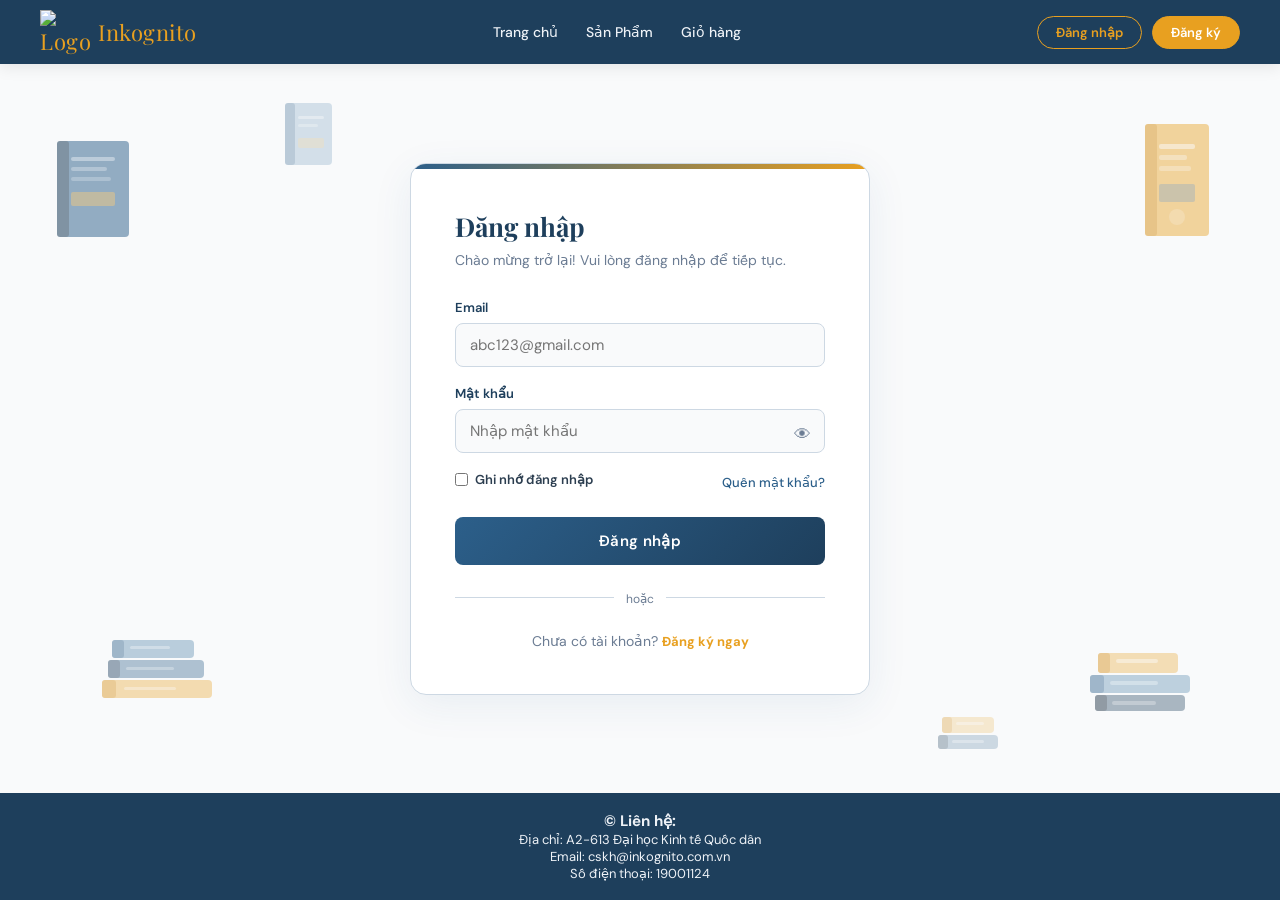
==== login/login.html @ 48ed446c "Tách file HTML, CSS, JS" ====
<!doctype html>
<html lang="vi-en">
  <head>
    <meta charset="UTF-8" />
    <meta name="viewport" content="width=device-width, initial-scale=1.0" />
    <title>Đăng nhập – Inkognito</title>
    <link
      href="https://fonts.googleapis.com/css2?family=Playfair+Display:ital,wght@0,500;0,700;1,500&family=DM+Sans:wght@300;400;500;600&display=swap"
      rel="stylesheet"
    />
    <link rel="stylesheet" href="login.css" />
    <link rel="icon" type="image/ico" href="favicon.ico" />
  </head>
  <body>
    <div id="toaster"></div>

    <nav>
      <a href="index.html" class="nav-logo">
        <img src="logo.ico" alt="Logo" width="50px" height="45px" />
        Inkognito
      </a>
      <div class="nav-links">
        <a href="index.html">Trang chủ</a>
        <a href="products.html">Sản Phẩm</a>
        <a href="cart.html">Giỏ hàng</a>
      </div>
      <div id="nav-auth-area">
        <!-- Hai nút riêng biệt -->
        <button id="nav-login-btn" onclick="showPanel('login')">
          Đăng nhập
        </button>
        <button id="nav-register-btn" onclick="showPanel('register')">
          Đăng ký
        </button>

        <div id="nav-user-info">
          <div class="avatar" id="nav-avatar">U</div>
          <span class="username" id="nav-username">User</span>
          <button id="btn-logout" onclick="logout()">Đăng xuất</button>
        </div>
      </div>
    </nav>

    <main>
      <!-- ── Book decorations ── -->

      <!-- Big book left -->
      <div class="book-deco bd-1">
        <svg
          width="90"
          height="110"
          viewBox="0 0 90 110"
          fill="none"
          xmlns="http://www.w3.org/2000/svg"
        >
          <rect
            x="10"
            y="4"
            width="68"
            height="96"
            rx="4"
            fill="#2c5f8a"
            opacity="0.9"
          />
          <rect x="6" y="4" width="12" height="96" rx="3" fill="#1e3f5c" />
          <rect
            x="20"
            y="20"
            width="44"
            height="4"
            rx="2"
            fill="white"
            opacity="0.4"
          />
          <rect
            x="20"
            y="30"
            width="36"
            height="4"
            rx="2"
            fill="white"
            opacity="0.3"
          />
          <rect
            x="20"
            y="40"
            width="40"
            height="4"
            rx="2"
            fill="white"
            opacity="0.25"
          />
          <rect
            x="20"
            y="55"
            width="44"
            height="14"
            rx="2"
            fill="#e8a020"
            opacity="0.5"
          />
        </svg>
      </div>

      <!-- Small stack bottom-left -->
      <div class="book-deco bd-2">
        <svg
          width="110"
          height="80"
          viewBox="0 0 110 80"
          fill="none"
          xmlns="http://www.w3.org/2000/svg"
        >
          <!-- bottom book -->
          <rect
            x="0"
            y="54"
            width="110"
            height="18"
            rx="4"
            fill="#e8a020"
            opacity="0.75"
          />
          <rect
            x="0"
            y="54"
            width="14"
            height="18"
            rx="3"
            fill="#d69018"
            opacity="0.9"
          />
          <!-- middle book -->
          <rect
            x="6"
            y="34"
            width="96"
            height="18"
            rx="4"
            fill="#2c5f8a"
            opacity="0.8"
          />
          <rect
            x="6"
            y="34"
            width="12"
            height="18"
            rx="3"
            fill="#1e3f5c"
            opacity="0.9"
          />
          <!-- top book -->
          <rect
            x="10"
            y="14"
            width="82"
            height="18"
            rx="4"
            fill="#4a80a8"
            opacity="0.8"
          />
          <rect
            x="10"
            y="14"
            width="12"
            height="18"
            rx="3"
            fill="#2c5f8a"
            opacity="0.9"
          />
          <!-- lines -->
          <rect
            x="28"
            y="20"
            width="40"
            height="3"
            rx="1.5"
            fill="white"
            opacity="0.35"
          />
          <rect
            x="24"
            y="41"
            width="48"
            height="3"
            rx="1.5"
            fill="white"
            opacity="0.3"
          />
          <rect
            x="22"
            y="61"
            width="52"
            height="3"
            rx="1.5"
            fill="white"
            opacity="0.35"
          />
        </svg>
      </div>

      <!-- Tall book right -->
      <div class="book-deco bd-3">
        <svg
          width="75"
          height="120"
          viewBox="0 0 75 120"
          fill="none"
          xmlns="http://www.w3.org/2000/svg"
        >
          <rect
            x="8"
            y="2"
            width="60"
            height="112"
            rx="4"
            fill="#e8a020"
            opacity="0.85"
          />
          <rect x="4" y="2" width="12" height="112" rx="3" fill="#d69018" />
          <rect
            x="18"
            y="22"
            width="36"
            height="5"
            rx="2"
            fill="white"
            opacity="0.5"
          />
          <rect
            x="18"
            y="33"
            width="28"
            height="5"
            rx="2"
            fill="white"
            opacity="0.35"
          />
          <rect
            x="18"
            y="44"
            width="32"
            height="5"
            rx="2"
            fill="white"
            opacity="0.3"
          />
          <rect
            x="18"
            y="62"
            width="36"
            height="18"
            rx="2"
            fill="#2c5f8a"
            opacity="0.4"
          />
          <circle cx="36" cy="95" r="8" fill="white" opacity="0.2" />
        </svg>
      </div>

      <!-- Stack bottom-right -->
      <div class="book-deco bd-4">
        <svg
          width="100"
          height="85"
          viewBox="0 0 100 85"
          fill="none"
          xmlns="http://www.w3.org/2000/svg"
        >
          <rect
            x="5"
            y="60"
            width="90"
            height="16"
            rx="4"
            fill="#1e3f5c"
            opacity="0.8"
          />
          <rect
            x="5"
            y="60"
            width="12"
            height="16"
            rx="3"
            fill="#0f2236"
            opacity="0.9"
          />
          <rect
            x="0"
            y="40"
            width="100"
            height="18"
            rx="4"
            fill="#4a80a8"
            opacity="0.75"
          />
          <rect
            x="0"
            y="40"
            width="14"
            height="18"
            rx="3"
            fill="#2c5f8a"
            opacity="0.9"
          />
          <rect
            x="8"
            y="18"
            width="80"
            height="20"
            rx="4"
            fill="#e8a020"
            opacity="0.7"
          />
          <rect x="8" y="18" width="12" height="20" rx="3" fill="#d69018" />
          <rect
            x="26"
            y="24"
            width="42"
            height="4"
            rx="2"
            fill="white"
            opacity="0.45"
          />
          <rect
            x="20"
            y="46"
            width="48"
            height="4"
            rx="2"
            fill="white"
            opacity="0.35"
          />
          <rect
            x="22"
            y="66"
            width="44"
            height="4"
            rx="2"
            fill="white"
            opacity="0.3"
          />
        </svg>
      </div>

      <!-- Small book top-center-left -->
      <div class="book-deco bd-5">
        <svg
          width="55"
          height="70"
          viewBox="0 0 55 70"
          fill="none"
          xmlns="http://www.w3.org/2000/svg"
        >
          <rect
            x="6"
            y="3"
            width="44"
            height="62"
            rx="4"
            fill="#4a80a8"
            opacity="0.7"
          />
          <rect x="3" y="3" width="10" height="62" rx="3" fill="#2c5f8a" />
          <rect
            x="16"
            y="16"
            width="26"
            height="3"
            rx="1.5"
            fill="white"
            opacity="0.4"
          />
          <rect
            x="16"
            y="24"
            width="20"
            height="3"
            rx="1.5"
            fill="white"
            opacity="0.3"
          />
          <rect
            x="16"
            y="38"
            width="26"
            height="10"
            rx="2"
            fill="#e8a020"
            opacity="0.4"
          />
        </svg>
      </div>

      <!-- Small book bottom-center-right -->
      <div class="book-deco bd-6">
        <svg
          width="60"
          height="50"
          viewBox="0 0 60 50"
          fill="none"
          xmlns="http://www.w3.org/2000/svg"
        >
          <rect
            x="0"
            y="28"
            width="60"
            height="14"
            rx="4"
            fill="#2c5f8a"
            opacity="0.7"
          />
          <rect x="0" y="28" width="10" height="14" rx="3" fill="#1e3f5c" />
          <rect
            x="4"
            y="10"
            width="52"
            height="16"
            rx="4"
            fill="#e8a020"
            opacity="0.65"
          />
          <rect x="4" y="10" width="10" height="16" rx="3" fill="#d69018" />
          <rect
            x="18"
            y="15"
            width="28"
            height="3"
            rx="1.5"
            fill="white"
            opacity="0.4"
          />
          <rect
            x="14"
            y="33"
            width="32"
            height="3"
            rx="1.5"
            fill="white"
            opacity="0.35"
          />
        </svg>
      </div>

      <!-- Sparkles -->
      <div
        class="sparkle"
        style="left: 15%; top: 30%; animation-delay: 0s"
      ></div>
      <div
        class="sparkle"
        style="
          left: 18%;
          bottom: 35%;
          animation-delay: 0.8s;
          width: 4px;
          height: 4px;
        "
      ></div>
      <div
        class="sparkle"
        style="right: 14%; top: 35%; animation-delay: 1.4s"
      ></div>
      <div
        class="sparkle"
        style="
          right: 18%;
          bottom: 40%;
          animation-delay: 2.2s;
          width: 5px;
          height: 5px;
        "
      ></div>
      <div
        class="sparkle"
        style="
          left: 30%;
          top: 15%;
          animation-delay: 0.5s;
          width: 4px;
          height: 4px;
          background: #2c5f8a;
        "
      ></div>
      <div
        class="sparkle"
        style="
          right: 28%;
          top: 20%;
          animation-delay: 1.7s;
          width: 5px;
          height: 5px;
          background: #2c5f8a;
        "
      ></div>

      <!-- Auth card -->
      <div class="auth-card">
        <div class="auth-inner">
          <div id="logged-in-card">
            <div class="user-avatar-big" id="card-avatar">U</div>
            <h3>Xin chào, <span id="card-username">Bạn</span>! 👋</h3>
            <p>
              Bạn đã đăng nhập thành công.<br />Khám phá kho sách đa dạng của
              chúng tôi nhé!
            </p>
            <a href="products.html" style="text-decoration: none">
              <button class="btn-primary">
                <span class="btn-text">Xem Sản Phẩm</span>
                <div class="btn-spinner"></div>
              </button>
            </a>
            <button class="btn-secondary" onclick="logout()">Đăng xuất</button>
          </div>

          <!-- LOGIN -->
          <div class="panel active" id="panel-login">
            <h2 class="auth-title">Đăng nhập</h2>
            <p class="auth-subtitle">
              Chào mừng trở lại! Vui lòng đăng nhập để tiếp tục.
            </p>

            <div class="lock-warning" id="lock-warning">
              🔒 Tài khoản bị tạm khoá do nhập sai quá nhiều lần. Vui lòng thử
              lại sau <strong id="lock-countdown">30</strong>s.
            </div>

            <div class="form-group">
              <label for="login-email">Email</label>
              <input
                type="email"
                id="login-email"
                placeholder="abc123@gmail.com"
                autocomplete="email"
              />
              <span class="field-error" id="err-login-email"></span>
            </div>

            <div class="form-group">
              <label for="login-pass">Mật khẩu</label>
              <input
                type="password"
                id="login-pass"
                placeholder="Nhập mật khẩu"
                autocomplete="current-password"
                onkeydown="if (event.key === 'Enter') doLogin();"
              />
              <span class="field-icon" onclick="togglePass('login-pass', this)"
                >👁</span
              >
              <span class="field-error" id="err-login-pass"></span>
            </div>

            <div class="row-between">
              <label class="checkbox-label">
                <input type="checkbox" id="remember-me" /> Ghi nhớ đăng nhập
              </label>
              <button class="link-btn" onclick="showPanel('forgot')">
                Quên mật khẩu?
              </button>
            </div>

            <button class="btn-primary" id="btn-login" onclick="doLogin()">
              <span class="btn-text">Đăng nhập</span>
              <div class="btn-spinner"></div>
            </button>

            <div class="divider"><span>hoặc</span></div>
            <div class="switch-text">
              Chưa có tài khoản?
              <button class="link-btn" onclick="showPanel('register')">
                <strong>Đăng ký ngay</strong>
              </button>
            </div>
          </div>

          <!-- REGISTER -->
          <div class="panel" id="panel-register">
            <h2 class="auth-title">Tạo tài khoản</h2>
            <p class="auth-subtitle">
              Đăng ký để mua sách và theo dõi đơn hàng của bạn.
            </p>

            <div class="form-group">
              <label for="reg-name">Họ và tên</label>
              <input
                type="text"
                id="reg-name"
                placeholder="Nguyễn Văn A"
                autocomplete="name"
              />
              <span class="field-error" id="err-reg-name"></span>
            </div>

            <div class="form-group">
              <label for="reg-email">Email</label>
              <input
                type="email"
                id="reg-email"
                placeholder="email@example.com"
                autocomplete="email"
              />
              <span class="field-error" id="err-reg-email"></span>
            </div>

            <div class="form-group">
              <label for="reg-pass">Mật khẩu</label>
              <input
                type="password"
                id="reg-pass"
                placeholder="Tối thiểu 6 ký tự"
                oninput="checkStrength(this.value)"
                autocomplete="new-password"
              />
              <span class="field-icon" onclick="togglePass('reg-pass', this)"
                >👁</span
              >
              <div id="strength-bar-wrap">
                <div class="strength-track">
                  <div class="strength-fill" id="strength-fill"></div>
                </div>
                <div class="strength-text" id="strength-text"></div>
              </div>
              <span class="field-error" id="err-reg-pass"></span>
            </div>

            <div class="form-group">
              <label for="reg-pass2">Xác nhận mật khẩu</label>
              <input
                type="password"
                id="reg-pass2"
                placeholder="Nhập lại mật khẩu"
                autocomplete="new-password"
                onkeydown="if (event.key === 'Enter') doRegister();"
              />
              <span class="field-icon" onclick="togglePass('reg-pass2', this)"
                >👁</span
              >
              <span class="field-error" id="err-reg-pass2"></span>
            </div>

            <button
              class="btn-primary"
              id="btn-register"
              onclick="doRegister()"
            >
              <span class="btn-text">Đăng ký</span>
              <div class="btn-spinner"></div>
            </button>

            <div class="divider"><span>hoặc</span></div>
            <div class="switch-text">
              Đã có tài khoản?
              <button class="link-btn" onclick="showPanel('login')">
                <strong>Đăng nhập</strong>
              </button>
            </div>
          </div>

          <!-- FORGOT -->
          <div class="panel" id="panel-forgot">
            <div class="back-row">
              <button class="back-btn" onclick="showPanel('login')">
                ← Quay lại đăng nhập
              </button>
            </div>
            <h2 class="auth-title">Quên mật khẩu?</h2>
            <p class="auth-subtitle">
              Nhập email của bạn, chúng tôi sẽ gửi hướng dẫn đặt lại mật khẩu.
            </p>

            <div class="form-group">
              <label for="forgot-email">Email</label>
              <input
                type="email"
                id="forgot-email"
                placeholder="email@example.com"
                onkeydown="if (event.key === 'Enter') doForgot();"
              />
              <span class="field-error" id="err-forgot-email"></span>
            </div>

            <button class="btn-primary" id="btn-forgot" onclick="doForgot()">
              <span class="btn-text">Gửi yêu cầu</span>
              <div class="btn-spinner"></div>
            </button>
          </div>

          <!-- FORGOT OK -->
          <div class="panel" id="panel-forgot-ok">
            <div class="success-box">
              <div class="success-icon">📧</div>
              <h3>Đã gửi email!</h3>
              <p>
                Chúng tôi đã gửi hướng dẫn đặt lại mật khẩu đến email của
                bạn.<br />Vui lòng kiểm tra hộp thư (kể cả thư mục Spam).
              </p>
            </div>
            <button
              class="btn-primary"
              style="margin-top: 28px"
              onclick="showPanel('login')"
            >
              <span class="btn-text">Quay lại đăng nhập</span>
              <div class="btn-spinner"></div>
            </button>
          </div>
        </div>
      </div>
    </main>

    <footer>
      <h3>© Liên hệ:</h3>
      Địa chỉ: A2-613 Đại học Kinh tế Quốc dân<br />
      Email: cskh@inkognito.com.vn<br />
      Số điện thoại: 19001124
    </footer>
    <script src="login.js"></script>
  </body>
</html>
---- login/login.css ----
:root {
  --blue: #2c5f8a;
  --blue-dark: #1e3f5c;
  --accent: #e8a020;
  --aside-bg: #eef2f7;
  --main-bg: #f9fafb;
  --border: #cdd8e3;
  --text: #2c3e50;
  --text-muted: #6b7c93;
  --radius: 8px;
  --radius-card: 16px;
  --red: #e74c3c;
  --green: #2ecc71;
  --shadow: 0 10px 40px rgba(44, 95, 138, 0.08);
  --trans: all 0.3s cubic-bezier(0.4, 0, 0.2, 1);
}

*,
*::before,
*::after {
  box-sizing: border-box;
  margin: 0;
  padding: 0;
}

body {
  font-family: "DM Sans", sans-serif;
  background: var(--main-bg);
  color: var(--text);
  min-height: 100vh;
  display: flex;
  flex-direction: column;
}

/* ─── Toaster ─── */
#toaster {
  position: fixed;
  top: 20px;
  right: 20px;
  z-index: 9999;
  display: flex;
  flex-direction: column;
  gap: 10px;
}
.toast {
  padding: 14px 20px;
  border-radius: var(--radius);
  font-size: 14px;
  font-weight: 500;
  color: #fff;
  min-width: 260px;
  max-width: 340px;
  box-shadow: 0 4px 20px rgba(0, 0, 0, 0.15);
  animation:
    slideIn 0.3s ease,
    fadeOut 0.4s ease 2.6s forwards;
}
.toast.success {
  background: var(--green);
}
.toast.error {
  background: var(--red);
}
.toast.info {
  background: var(--blue);
}
@keyframes slideIn {
  from {
    opacity: 0;
    transform: translateX(40px);
  }
  to {
    opacity: 1;
    transform: none;
  }
}
@keyframes fadeOut {
  to {
    opacity: 0;
    transform: translateX(40px);
  }
}

/* ─── Navbar ─── */
nav {
  background: var(--blue-dark);
  padding: 0 40px;
  height: 64px;
  display: flex;
  align-items: center;
  justify-content: space-between;
  box-shadow: 0 2px 16px rgba(0, 0, 0, 0.1);
}
.nav-logo {
  font-family: "Playfair Display", serif;
  color: var(--accent);
  font-size: 22px;
  letter-spacing: 0.5px;
  text-decoration: none;
  display: flex;
  align-items: center;
  gap: 8px;
}
.nav-links {
  display: flex;
  gap: 28px;
  align-items: center;
}
.nav-links a {
  color: var(--aside-bg);
  font-size: 14px;
  text-decoration: none;
  transition: var(--trans);
  font-weight: 500;
}
.nav-links a:hover {
  color: var(--accent);
}

#nav-auth-area {
  display: flex;
  align-items: center;
  gap: 10px;
}

/* Nút Đăng nhập (outline) */
#nav-login-btn {
  background: transparent;
  border: 1.5px solid var(--accent);
  color: var(--accent);
  padding: 7px 18px;
  border-radius: 20px;
  cursor: pointer;
  font-size: 13px;
  font-weight: 600;
  font-family: "DM Sans", sans-serif;
  transition: var(--trans);
}
#nav-login-btn:hover {
  background: var(--accent);
  color: #fff;
}

/* Nút Đăng ký (filled) */
#nav-register-btn {
  background: var(--accent);
  border: 1.5px solid var(--accent);
  color: #fff;
  padding: 7px 18px;
  border-radius: 20px;
  cursor: pointer;
  font-size: 13px;
  font-weight: 600;
  font-family: "DM Sans", sans-serif;
  transition: var(--trans);
}
#nav-register-btn:hover {
  background: #d69018;
  border-color: #d69018;
  box-shadow: 0 4px 12px rgba(232, 160, 32, 0.35);
}

#nav-user-info {
  display: none;
  align-items: center;
  gap: 10px;
  color: var(--aside-bg);
}
#nav-user-info .avatar {
  width: 34px;
  height: 34px;
  border-radius: 50%;
  background: var(--accent);
  display: flex;
  align-items: center;
  justify-content: center;
  font-weight: 700;
  color: #fff;
  font-size: 14px;
}
#nav-user-info .username {
  font-size: 14px;
}
#btn-logout {
  background: transparent;
  border: 1px solid var(--border);
  color: var(--aside-bg);
  padding: 6px 16px;
  border-radius: 20px;
  cursor: pointer;
  font-size: 13px;
  font-family: "DM Sans", sans-serif;
  transition: var(--trans);
}
#btn-logout:hover {
  background: rgba(255, 255, 255, 0.1);
  color: #fff;
}

/* ─── Main layout ─── */
main {
  flex: 1;
  display: flex;
  align-items: center;
  justify-content: center;
  padding: 48px 20px;
  position: relative;
  overflow: hidden;
}

/* ─── Floating book decorations ─── */
.book-deco {
  position: absolute;
  pointer-events: none;
  user-select: none;
  animation: floatBook 6s ease-in-out infinite;
}
.book-deco svg {
  display: block;
}

.bd-1 {
  left: 4%;
  top: 10%;
  animation-delay: 0s;
  opacity: 0.55;
}
.bd-2 {
  left: 8%;
  bottom: 12%;
  animation-delay: 1.2s;
  opacity: 0.45;
}
.bd-3 {
  right: 5%;
  top: 8%;
  animation-delay: 0.6s;
  opacity: 0.5;
}
.bd-4 {
  right: 7%;
  bottom: 10%;
  animation-delay: 1.8s;
  opacity: 0.45;
}
.bd-5 {
  left: 22%;
  top: 5%;
  animation-delay: 0.9s;
  opacity: 0.3;
}
.bd-6 {
  right: 22%;
  bottom: 5%;
  animation-delay: 2.1s;
  opacity: 0.3;
}

@keyframes floatBook {
  0%,
  100% {
    transform: translateY(0) rotate(var(--rot, 0deg));
  }
  50% {
    transform: translateY(-14px) rotate(var(--rot, 0deg));
  }
}
.bd-1 {
  --rot: -8deg;
}
.bd-2 {
  --rot: 6deg;
}
.bd-3 {
  --rot: 10deg;
}
.bd-4 {
  --rot: -5deg;
}
.bd-5 {
  --rot: -12deg;
}
.bd-6 {
  --rot: 7deg;
}

/* scattered tiny sparkles */
.sparkle {
  position: absolute;
  pointer-events: none;
  width: 6px;
  height: 6px;
  border-radius: 50%;
  background: var(--accent);
  opacity: 0;
  animation: twinkle 4s ease-in-out infinite;
}
@keyframes twinkle {
  0%,
  100% {
    opacity: 0;
    transform: scale(0.5);
  }
  50% {
    opacity: 0.6;
    transform: scale(1.2);
  }
}

/* ─── Card ─── */
.auth-card {
  background: #ffffff;
  border: 1px solid var(--border);
  border-radius: var(--radius-card);
  box-shadow: var(--shadow);
  width: 100%;
  max-width: 460px;
  overflow: hidden;
  position: relative;
  z-index: 1;
}
.auth-card::before {
  content: "";
  display: block;
  height: 5px;
  background: linear-gradient(90deg, var(--blue), var(--accent));
}
.auth-inner {
  padding: 40px 44px 44px;
}

/* ─── Panel switching ─── */
.panel {
  display: none;
  animation: panelIn 0.35s ease;
}
.panel.active {
  display: block;
}
@keyframes panelIn {
  from {
    opacity: 0;
    transform: translateY(12px);
  }
  to {
    opacity: 1;
    transform: none;
  }
}

/* ─── Typography ─── */
.auth-title {
  font-family: "Playfair Display", serif;
  font-size: 26px;
  color: var(--blue-dark);
  margin-bottom: 6px;
}
.auth-subtitle {
  font-size: 14px;
  color: var(--text-muted);
  margin-bottom: 28px;
  line-height: 1.5;
}

/* ─── Form elements ─── */
.form-group {
  margin-bottom: 18px;
  position: relative;
}
label {
  display: block;
  font-size: 13px;
  font-weight: 600;
  color: var(--blue-dark);
  margin-bottom: 7px;
}

/* ── Expanding input ── */
input[type="text"],
input[type="email"],
input[type="password"] {
  width: 100%;
  padding: 11px 42px 11px 14px;
  border: 1.5px solid var(--border);
  border-radius: var(--radius);
  background: var(--main-bg);
  font-size: 15px;
  font-family: "DM Sans", sans-serif;
  color: var(--text);
  outline: none;
  /* transition for expanding effect */
  transition:
    border-color 0.3s ease,
    background 0.3s ease,
    box-shadow 0.3s ease,
    padding 0.25s ease,
    transform 0.25s ease;
  transform-origin: left center;
}
input:focus {
  border-color: var(--blue);
  background: #ffffff;
  box-shadow:
    0 0 0 4px rgba(44, 95, 138, 0.13),
    0 2px 12px rgba(44, 95, 138, 0.1);
  padding-top: 14px;
  padding-bottom: 14px;
  transform: scaleX(1.012);
}
input.error {
  border-color: var(--red);
  background: #fdf2f2;
}

.field-icon {
  position: absolute;
  right: 14px;
  top: 38px;
  cursor: pointer;
  color: var(--text-muted);
  font-size: 17px;
  user-select: none;
  transition: var(--trans);
}
.field-icon:hover {
  color: var(--blue);
}
.field-error {
  font-size: 12px;
  color: var(--red);
  margin-top: 5px;
  display: none;
}
.field-error.show {
  display: block;
}

/* password strength */
#strength-bar-wrap {
  margin-top: 8px;
  display: none;
}
#strength-bar-wrap.show {
  display: block;
}
.strength-track {
  height: 4px;
  border-radius: 4px;
  background: var(--border);
  overflow: hidden;
}
.strength-fill {
  height: 100%;
  border-radius: 4px;
  width: 0;
  transition:
    width 0.4s ease,
    background 0.4s ease;
}
.strength-text {
  font-size: 11px;
  margin-top: 4px;
  font-weight: 500;
}

/* row */
.row-between {
  display: flex;
  align-items: center;
  justify-content: space-between;
  margin-bottom: 22px;
}
.checkbox-label {
  display: flex;
  align-items: center;
  gap: 7px;
  font-size: 13px;
  color: var(--text);
  cursor: pointer;
}
.checkbox-label input {
  width: auto;
  accent-color: var(--blue);
  cursor: pointer;
}
.link-btn {
  background: none;
  border: none;
  color: var(--blue);
  font-size: 13px;
  cursor: pointer;
  font-weight: 500;
  font-family: "DM Sans", sans-serif;
}
.link-btn:hover {
  color: var(--blue-dark);
  text-decoration: underline;
}

/* submit button */
.btn-primary {
  width: 100%;
  padding: 14px;
  background: linear-gradient(135deg, var(--blue), var(--blue-dark));
  color: #fff;
  border: none;
  border-radius: var(--radius);
  font-size: 15px;
  font-weight: 600;
  font-family: "DM Sans", sans-serif;
  cursor: pointer;
  transition: var(--trans);
  letter-spacing: 0.3px;
  position: relative;
  overflow: hidden;
}
.btn-primary:hover {
  transform: translateY(-1px);
  box-shadow: 0 6px 20px rgba(30, 63, 92, 0.35);
}
.btn-primary:active {
  transform: translateY(0);
}
.btn-primary:disabled {
  opacity: 0.7;
  cursor: not-allowed;
  transform: none;
}
.btn-spinner {
  display: none;
  width: 18px;
  height: 18px;
  border: 2px solid rgba(255, 255, 255, 0.4);
  border-top-color: #fff;
  border-radius: 50%;
  animation: spin 0.6s linear infinite;
  margin: 0 auto;
}
.btn-primary.loading .btn-text {
  display: none;
}
.btn-primary.loading .btn-spinner {
  display: block;
}
@keyframes spin {
  to {
    transform: rotate(360deg);
  }
}

/* divider */
.divider {
  text-align: center;
  margin: 22px 0;
  position: relative;
}
.divider::before {
  content: "";
  position: absolute;
  top: 50%;
  left: 0;
  right: 0;
  height: 1px;
  background: var(--border);
}
.divider span {
  background: #ffffff;
  position: relative;
  padding: 0 12px;
  font-size: 12px;
  color: var(--text-muted);
}

.switch-text {
  text-align: center;
  font-size: 14px;
  color: var(--text-muted);
  margin-top: 24px;
}
.switch-text button {
  color: var(--accent);
  font-weight: 600;
}
.switch-text button:hover {
  color: #d69018;
}

/* forgot */
.back-row {
  margin-bottom: 20px;
}
.back-btn {
  background: none;
  border: none;
  color: var(--text-muted);
  font-size: 13px;
  cursor: pointer;
  display: flex;
  align-items: center;
  gap: 6px;
  font-family: "DM Sans", sans-serif;
  transition: var(--trans);
}
.back-btn:hover {
  color: var(--blue);
}

/* success */
.success-box {
  text-align: center;
  padding: 20px 0;
}
.success-icon {
  font-size: 52px;
  margin-bottom: 16px;
}
.success-box h3 {
  font-family: "Playfair Display", serif;
  font-size: 22px;
  color: var(--blue-dark);
  margin-bottom: 10px;
}
.success-box p {
  font-size: 14px;
  color: var(--text-muted);
  line-height: 1.7;
}

/* logged-in */
#logged-in-card {
  display: none;
  text-align: center;
  padding: 20px 0;
}
.user-avatar-big {
  width: 72px;
  height: 72px;
  border-radius: 50%;
  background: linear-gradient(135deg, var(--blue), var(--accent));
  display: flex;
  align-items: center;
  justify-content: center;
  font-size: 28px;
  font-weight: 700;
  color: #fff;
  margin: 0 auto 16px;
}
#logged-in-card h3 {
  font-family: "Playfair Display", serif;
  font-size: 22px;
  color: var(--blue-dark);
  margin-bottom: 8px;
}
#logged-in-card p {
  font-size: 14px;
  color: var(--text-muted);
  margin-bottom: 28px;
}
.btn-secondary {
  width: 100%;
  padding: 13px;
  background: transparent;
  border: 1.5px solid var(--blue);
  color: var(--blue);
  border-radius: var(--radius);
  font-size: 15px;
  font-weight: 600;
  font-family: "DM Sans", sans-serif;
  cursor: pointer;
  transition: var(--trans);
  margin-top: 12px;
}
.btn-secondary:hover {
  background: var(--blue);
  color: #fff;
}

/* lock */
.lock-warning {
  display: none;
  background: #fdf2f2;
  border: 1px solid var(--red);
  border-radius: var(--radius);
  padding: 12px 14px;
  font-size: 13px;
  color: var(--red);
  margin-bottom: 16px;
  align-items: flex-start;
  gap: 8px;
}
.lock-warning.show {
  display: flex;
}

/* ─── Footer ─── */
footer {
  background: var(--blue-dark);
  color: var(--aside-bg);
  text-align: center;
  padding: 18px;
  font-size: 13px;
}
footer span {
  color: var(--accent);
  font-weight: 600;
}

/* ─── Responsive ─── */
@media (max-width: 520px) {
  .auth-inner {
    padding: 28px 24px 36px;
  }
  nav {
    padding: 0 16px;
  }
  .nav-links {
    display: none;
  }
  .bd-1,
  .bd-2,
  .bd-3,
  .bd-4,
  .bd-5,
  .bd-6 {
    display: none;
  }
}
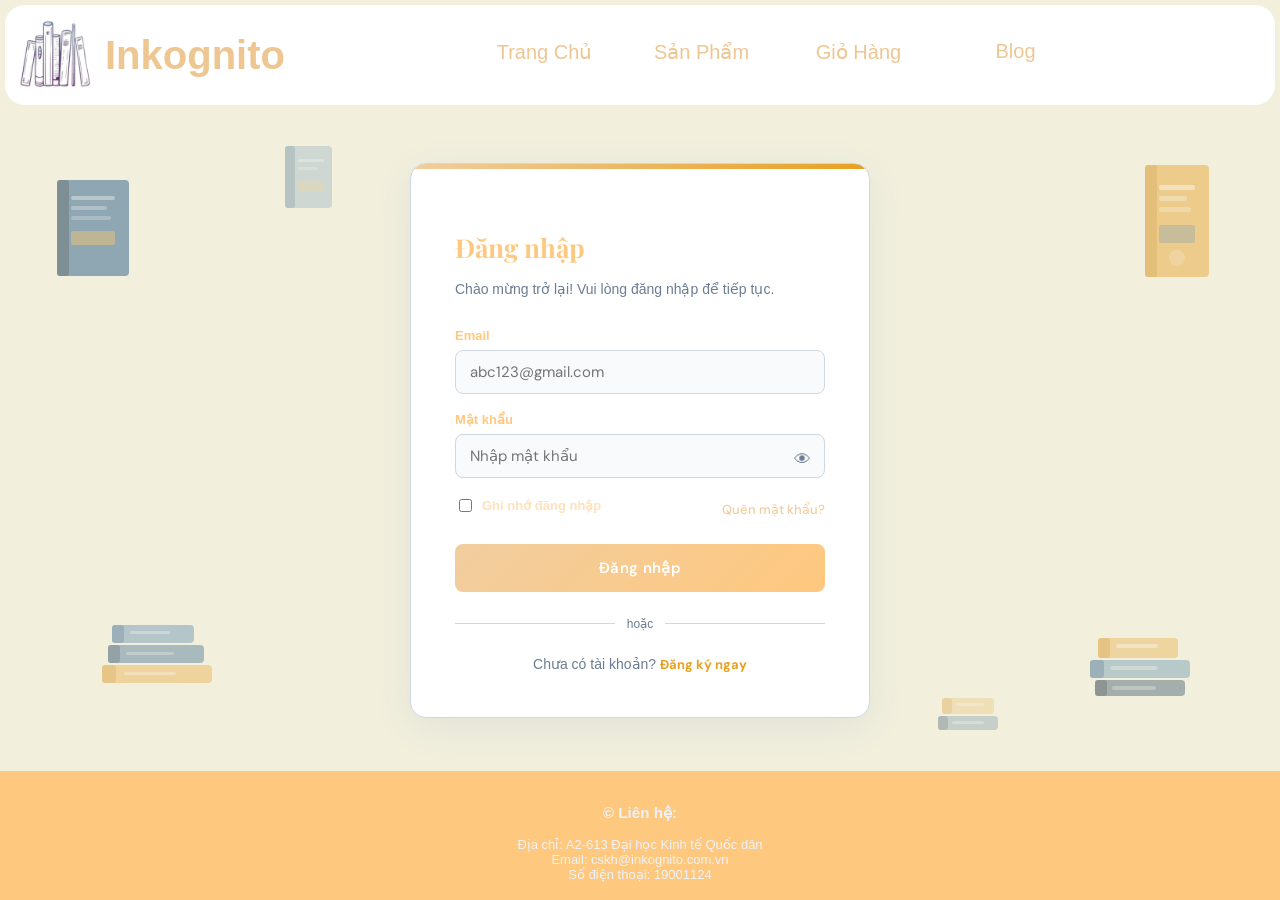
==== commit c33552db: "tu tu chua xong" ====
--- a/login/login.html
+++ b/login/login.html
@@ -8,39 +8,26 @@
       href="https://fonts.googleapis.com/css2?family=Playfair+Display:ital,wght@0,500;0,700;1,500&family=DM+Sans:wght@300;400;500;600&display=swap"
       rel="stylesheet"
     />
-    <link rel="stylesheet" href="login.css" />
-    <link rel="icon" type="image/ico" href="favicon.ico" />
+
+    <link rel="stylesheet" href="../style/login.css" />
+       <link rel="stylesheet" href="../style/style.css">
+    <link rel="icon" type="image/ico" href="../img/favicon.ico" />
   </head>
+
   <body>
+      <header>
+       <div id="icon-header" class="header-inline">
+              <img src="../img/logo.ico" alt="Logo" width="100px">
+              <h1>Inkognito</h1>
+       </div>
+       <nav id="nav-header">
+              <a href="../Home/home.html"><p>Trang Chủ</p></a>
+              <a href="../Sanpham/sanpham.html"><p>Sản Phẩm</p></a>
+              <a href="../Giohang/index.html"><p>Giỏ Hàng</p></a>
+              <a href="#"><p>Blog</p></a>
+       </nav>
+</header>
     <div id="toaster"></div>
-
-    <nav>
-      <a href="index.html" class="nav-logo">
-        <img src="logo.ico" alt="Logo" width="50px" height="45px" />
-        Inkognito
-      </a>
-      <div class="nav-links">
-        <a href="index.html">Trang chủ</a>
-        <a href="products.html">Sản Phẩm</a>
-        <a href="cart.html">Giỏ hàng</a>
-      </div>
-      <div id="nav-auth-area">
-        <!-- Hai nút riêng biệt -->
-        <button id="nav-login-btn" onclick="showPanel('login')">
-          Đăng nhập
-        </button>
-        <button id="nav-register-btn" onclick="showPanel('register')">
-          Đăng ký
-        </button>
-
-        <div id="nav-user-info">
-          <div class="avatar" id="nav-avatar">U</div>
-          <span class="username" id="nav-username">User</span>
-          <button id="btn-logout" onclick="logout()">Đăng xuất</button>
-        </div>
-      </div>
-    </nav>
-
     <main>
       <!-- ── Book decorations ── -->
 
@@ -715,6 +702,6 @@
       Email: cskh@inkognito.com.vn<br />
       Số điện thoại: 19001124
     </footer>
-    <script src="login.js"></script>
+    <script src="../js/login.js"></script>
   </body>
-</html>
+</html>
--- a/style/login.css
+++ b/style/login.css
@@ -0,0 +1,601 @@
+:root {
+  --blue: #f1cd9e;
+  --blue-dark: #ffc87f;
+  --accent: #e8a020;
+  --aside-bg: #eef2f7;
+  --main-bg: #f9fafb;
+  --border: #cdd8e3;
+  --text: #ffe1ba;
+  --text-muted: #6b7c93;
+  --radius: 8px;
+  --radius-card: 16px;
+  --red: #e74c3c;
+  --green: #2ecc71;
+  --shadow: 0 10px 40px rgba(44, 95, 138, 0.08);
+  --trans: all 0.3s cubic-bezier(0.4, 0, 0.2, 1);
+}
+
+*,
+*::before,
+*::after {
+  box-sizing: border-box;
+  padding: 0;
+}
+
+/* ─── Toaster ─── */
+#toaster {
+  position: fixed;
+  top: 20px;
+  right: 20px;
+  z-index: 9999;
+  display: flex;
+  flex-direction: column;
+  gap: 10px;
+}
+.toast {
+  padding: 14px 20px;
+  border-radius: var(--radius);
+  font-size: 14px;
+  font-weight: 500;
+  color: #fff;
+  min-width: 260px;
+  max-width: 340px;
+  box-shadow: 0 4px 20px rgba(0, 0, 0, 0.15);
+  animation:
+    slideIn 0.3s ease,
+    fadeOut 0.4s ease 2.6s forwards;
+}
+.toast.success {
+  background: var(--green);
+}
+.toast.error {
+  background: var(--red);
+}
+.toast.info {
+  background: var(--blue);
+}
+@keyframes slideIn {
+  from {
+    opacity: 0;
+    transform: translateX(40px);
+  }
+  to {
+    opacity: 1;
+    transform: none;
+  }
+}
+@keyframes fadeOut {
+  to {
+    opacity: 0;
+    transform: translateX(40px);
+  }
+}
+
+/* ─── Main layout ─── */
+main {
+  flex: 1;
+  display: flex;
+  align-items: center;
+  justify-content: center;
+  padding: 48px 20px;
+  position: relative;
+  overflow: hidden;
+}
+
+/* ─── Floating book decorations ─── */
+.book-deco {
+  position: absolute;
+  pointer-events: none;
+  user-select: none;
+  animation: floatBook 6s ease-in-out infinite;
+}
+.book-deco svg {
+  display: block;
+}
+
+.bd-1 {
+  left: 4%;
+  top: 10%;
+  animation-delay: 0s;
+  opacity: 0.55;
+}
+.bd-2 {
+  left: 8%;
+  bottom: 12%;
+  animation-delay: 1.2s;
+  opacity: 0.45;
+}
+.bd-3 {
+  right: 5%;
+  top: 8%;
+  animation-delay: 0.6s;
+  opacity: 0.5;
+}
+.bd-4 {
+  right: 7%;
+  bottom: 10%;
+  animation-delay: 1.8s;
+  opacity: 0.45;
+}
+.bd-5 {
+  left: 22%;
+  top: 5%;
+  animation-delay: 0.9s;
+  opacity: 0.3;
+}
+.bd-6 {
+  right: 22%;
+  bottom: 5%;
+  animation-delay: 2.1s;
+  opacity: 0.3;
+}
+
+@keyframes floatBook {
+  0%,
+  100% {
+    transform: translateY(0) rotate(var(--rot, 0deg));
+  }
+  50% {
+    transform: translateY(-14px) rotate(var(--rot, 0deg));
+  }
+}
+.bd-1 {
+  --rot: -8deg;
+}
+.bd-2 {
+  --rot: 6deg;
+}
+.bd-3 {
+  --rot: 10deg;
+}
+.bd-4 {
+  --rot: -5deg;
+}
+.bd-5 {
+  --rot: -12deg;
+}
+.bd-6 {
+  --rot: 7deg;
+}
+
+/* scattered tiny sparkles */
+.sparkle {
+  position: absolute;
+  pointer-events: none;
+  width: 6px;
+  height: 6px;
+  border-radius: 50%;
+  background: var(--accent);
+  opacity: 0;
+  animation: twinkle 4s ease-in-out infinite;
+}
+@keyframes twinkle {
+  0%,
+  100% {
+    opacity: 0;
+    transform: scale(0.5);
+  }
+  50% {
+    opacity: 0.6;
+    transform: scale(1.2);
+  }
+}
+
+/* ─── Card ─── */
+.auth-card {
+  background: #ffffff;
+  border: 1px solid var(--border);
+  border-radius: var(--radius-card);
+  box-shadow: var(--shadow);
+  width: 100%;
+  max-width: 460px;
+  overflow: hidden;
+  position: relative;
+  z-index: 1;
+}
+.auth-card::before {
+  content: "";
+  display: block;
+  height: 5px;
+  background: linear-gradient(90deg, var(--blue), var(--accent));
+}
+.auth-inner {
+  padding: 40px 44px 44px;
+}
+
+/* ─── Panel switching ─── */
+.panel {
+  display: none;
+  animation: panelIn 0.35s ease;
+}
+.panel.active {
+  display: block;
+}
+@keyframes panelIn {
+  from {
+    opacity: 0;
+    transform: translateY(12px);
+  }
+  to {
+    opacity: 1;
+    transform: none;
+  }
+}
+
+/* ─── Typography ─── */
+.auth-title {
+  font-family: "Playfair Display", serif;
+  font-size: 26px;
+  color: var(--blue-dark);
+  margin-bottom: 6px;
+}
+.auth-subtitle {
+  font-size: 14px;
+  color: var(--text-muted);
+  margin-bottom: 28px;
+  line-height: 1.5;
+}
+
+/* ─── Form elements ─── */
+.form-group {
+  margin-bottom: 18px;
+  position: relative;
+}
+label {
+  display: block;
+  font-size: 13px;
+  font-weight: 600;
+  color: var(--blue-dark);
+  margin-bottom: 7px;
+}
+
+/* ── Expanding input ── */
+input[type="text"],
+input[type="email"],
+input[type="password"] {
+  width: 100%;
+  padding: 11px 42px 11px 14px;
+  border: 1.5px solid var(--border);
+  border-radius: var(--radius);
+  background: var(--main-bg);
+  font-size: 15px;
+  font-family: "DM Sans", sans-serif;
+  color: var(--text);
+  outline: none;
+  /* transition for expanding effect */
+  transition:
+    border-color 0.3s ease,
+    background 0.3s ease,
+    box-shadow 0.3s ease,
+    padding 0.25s ease,
+    transform 0.25s ease;
+  transform-origin: left center;
+}
+input:focus {
+  border-color: var(--blue);
+  background: #ffffff;
+  box-shadow:
+    0 0 0 4px rgba(44, 95, 138, 0.13),
+    0 2px 12px rgba(44, 95, 138, 0.1);
+  padding-top: 14px;
+  padding-bottom: 14px;
+  transform: scaleX(1.012);
+}
+input.error {
+  border-color: var(--red);
+  background: #fdf2f2;
+}
+
+.field-icon {
+  position: absolute;
+  right: 14px;
+  top: 38px;
+  cursor: pointer;
+  color: var(--text-muted);
+  font-size: 17px;
+  user-select: none;
+  transition: var(--trans);
+}
+.field-icon:hover {
+  color: var(--blue);
+}
+.field-error {
+  font-size: 12px;
+  color: var(--red);
+  margin-top: 5px;
+  display: none;
+}
+.field-error.show {
+  display: block;
+}
+
+/* password strength */
+#strength-bar-wrap {
+  margin-top: 8px;
+  display: none;
+}
+#strength-bar-wrap.show {
+  display: block;
+}
+.strength-track {
+  height: 4px;
+  border-radius: 4px;
+  background: var(--border);
+  overflow: hidden;
+}
+.strength-fill {
+  height: 100%;
+  border-radius: 4px;
+  width: 0;
+  transition:
+    width 0.4s ease,
+    background 0.4s ease;
+}
+.strength-text {
+  font-size: 11px;
+  margin-top: 4px;
+  font-weight: 500;
+}
+
+/* row */
+.row-between {
+  display: flex;
+  align-items: center;
+  justify-content: space-between;
+  margin-bottom: 22px;
+}
+.checkbox-label {
+  display: flex;
+  align-items: center;
+  gap: 7px;
+  font-size: 13px;
+  color: var(--text);
+  cursor: pointer;
+}
+.checkbox-label input {
+  width: auto;
+  accent-color: var(--blue);
+  cursor: pointer;
+}
+.link-btn {
+  background: none;
+  border: none;
+  color: var(--blue);
+  font-size: 13px;
+  cursor: pointer;
+  font-weight: 500;
+  font-family: "DM Sans", sans-serif;
+}
+.link-btn:hover {
+  color: var(--blue-dark);
+  text-decoration: underline;
+}
+
+/* submit button */
+.btn-primary {
+  width: 100%;
+  padding: 14px;
+  background: linear-gradient(135deg, var(--blue), var(--blue-dark));
+  color: #fff;
+  border: none;
+  border-radius: var(--radius);
+  font-size: 15px;
+  font-weight: 600;
+  font-family: "DM Sans", sans-serif;
+  cursor: pointer;
+  transition: var(--trans);
+  letter-spacing: 0.3px;
+  position: relative;
+  overflow: hidden;
+}
+.btn-primary:hover {
+  transform: translateY(-1px);
+  box-shadow: 0 6px 20px rgba(30, 63, 92, 0.35);
+}
+.btn-primary:active {
+  transform: translateY(0);
+}
+.btn-primary:disabled {
+  opacity: 0.7;
+  cursor: not-allowed;
+  transform: none;
+}
+.btn-spinner {
+  display: none;
+  width: 18px;
+  height: 18px;
+  border: 2px solid rgba(255, 255, 255, 0.4);
+  border-top-color: #fff;
+  border-radius: 50%;
+  animation: spin 0.6s linear infinite;
+  margin: 0 auto;
+}
+.btn-primary.loading .btn-text {
+  display: none;
+}
+.btn-primary.loading .btn-spinner {
+  display: block;
+}
+@keyframes spin {
+  to {
+    transform: rotate(360deg);
+  }
+}
+
+/* divider */
+.divider {
+  text-align: center;
+  margin: 22px 0;
+  position: relative;
+}
+.divider::before {
+  content: "";
+  position: absolute;
+  top: 50%;
+  left: 0;
+  right: 0;
+  height: 1px;
+  background: var(--border);
+}
+.divider span {
+  background: #ffffff;
+  position: relative;
+  padding: 0 12px;
+  font-size: 12px;
+  color: var(--text-muted);
+}
+
+.switch-text {
+  text-align: center;
+  font-size: 14px;
+  color: var(--text-muted);
+  margin-top: 24px;
+}
+.switch-text button {
+  color: var(--accent);
+  font-weight: 600;
+}
+.switch-text button:hover {
+  color: #d69018;
+}
+
+/* forgot */
+.back-row {
+  margin-bottom: 20px;
+}
+.back-btn {
+  background: none;
+  border: none;
+  color: var(--text-muted);
+  font-size: 13px;
+  cursor: pointer;
+  display: flex;
+  align-items: center;
+  gap: 6px;
+  font-family: "DM Sans", sans-serif;
+  transition: var(--trans);
+}
+.back-btn:hover {
+  color: var(--blue);
+}
+
+/* success */
+.success-box {
+  text-align: center;
+  padding: 20px 0;
+}
+.success-icon {
+  font-size: 52px;
+  margin-bottom: 16px;
+}
+.success-box h3 {
+  font-family: "Playfair Display", serif;
+  font-size: 22px;
+  color: var(--blue-dark);
+  margin-bottom: 10px;
+}
+.success-box p {
+  font-size: 14px;
+  color: var(--text-muted);
+  line-height: 1.7;
+}
+
+/* logged-in */
+#logged-in-card {
+  display: none;
+  text-align: center;
+  padding: 20px 0;
+}
+.user-avatar-big {
+  width: 72px;
+  height: 72px;
+  border-radius: 50%;
+  background: linear-gradient(135deg, var(--blue), var(--accent));
+  display: flex;
+  align-items: center;
+  justify-content: center;
+  font-size: 28px;
+  font-weight: 700;
+  color: #fff;
+  margin: 0 auto 16px;
+}
+#logged-in-card h3 {
+  font-family: "Playfair Display", serif;
+  font-size: 22px;
+  color: var(--blue-dark);
+  margin-bottom: 8px;
+}
+#logged-in-card p {
+  font-size: 14px;
+  color: var(--text-muted);
+  margin-bottom: 28px;
+}
+.btn-secondary {
+  width: 100%;
+  padding: 13px;
+  background: transparent;
+  border: 1.5px solid var(--blue);
+  color: var(--blue);
+  border-radius: var(--radius);
+  font-size: 15px;
+  font-weight: 600;
+  font-family: "DM Sans", sans-serif;
+  cursor: pointer;
+  transition: var(--trans);
+  margin-top: 12px;
+}
+.btn-secondary:hover {
+  background: var(--blue);
+  color: #fff;
+}
+
+/* lock */
+.lock-warning {
+  display: none;
+  background: #fdf2f2;
+  border: 1px solid var(--red);
+  border-radius: var(--radius);
+  padding: 12px 14px;
+  font-size: 13px;
+  color: var(--red);
+  margin-bottom: 16px;
+  align-items: flex-start;
+  gap: 8px;
+}
+.lock-warning.show {
+  display: flex;
+}
+
+/* ─── Footer ─── */
+footer {
+  background: var(--blue-dark);
+  color: var(--aside-bg);
+  text-align: center;
+  padding: 18px;
+  font-size: 13px;
+}
+footer span {
+  color: var(--accent);
+  font-weight: 600;
+}
+
+/* ─── Responsive ─── */
+@media (max-width: 520px) {
+  .auth-inner {
+    padding: 28px 24px 36px;
+  }
+  nav {
+    padding: 0 16px;
+  }
+  .nav-links {
+    display: none;
+  }
+  .bd-1,
+  .bd-2,
+  .bd-3,
+  .bd-4,
+  .bd-5,
+  .bd-6 {
+    display: none;
+  }
+}
--- a/style/style.css
+++ b/style/style.css
@@ -0,0 +1,100 @@
+body{
+
+       margin: 0;
+       font-family: 'Segoe UI', Tahoma, Geneva, Verdana, sans-serif;
+       background-color: rgb(242, 239, 221);
+       font-size: 16px;
+       min-height: 100vh;
+       display: flex;
+       flex-direction: column;
+}
+
+header{
+       top: 0;
+       display: flex;
+       justify-content: space-between;
+       align-items: center;
+       background-color: white;
+       font-size: 20px;
+       margin: 5px;
+       border-radius: 20px ;
+       flex-wrap: wrap;
+       position: sticky;
+       z-index: 1000;
+}
+#icon-header{
+       color: #eec691;
+       display: flex;
+       align-items: center;
+}
+
+#icon-header > img{
+       border-radius: 50%;
+}
+
+#nav-header{
+       display: flex;
+       align-items: center;
+       width: 50%;
+       margin: auto;
+       justify-content: space-evenly;
+
+}
+
+
+#nav-header > a > p{
+       display: flex;
+       justify-content: center;
+}
+#nav-header > a.active {
+       background-color: #eec691;
+       color: white;
+}
+#nav-header > a{
+       text-decoration: none;
+       width: 150px;
+       height: 70px;
+       color: #eec691;
+       border-radius: 10px;
+       justify-content: center;
+       align-items: center;
+       transition: 0.5s ease;
+}
+
+#nav-header > a:hover{
+       background-color: #eec691;
+       color: aliceblue;
+       transform: translateY(-5px);
+       transition: 0.3s ease-in-out;
+}
+
+
+#login{
+       display: flex ;
+       align-items: center;
+       gap: 10px;
+       color: #70665b;
+       margin: 30px;
+}
+
+#login > a{
+       text-decoration: none;
+       color: #eec691;
+       transition: 0.3s ease;
+}
+
+#login > a:hover{
+       color: black;
+       transform: translateY(-5px);
+       transition: 0.3s ease-in-out;
+}
+
+@media (max-width: 1100px) {
+       #nav-header{
+              display: flex;
+              order: 3;
+              width: 100%;
+              justify-content: space-around;
+       }
+}
+
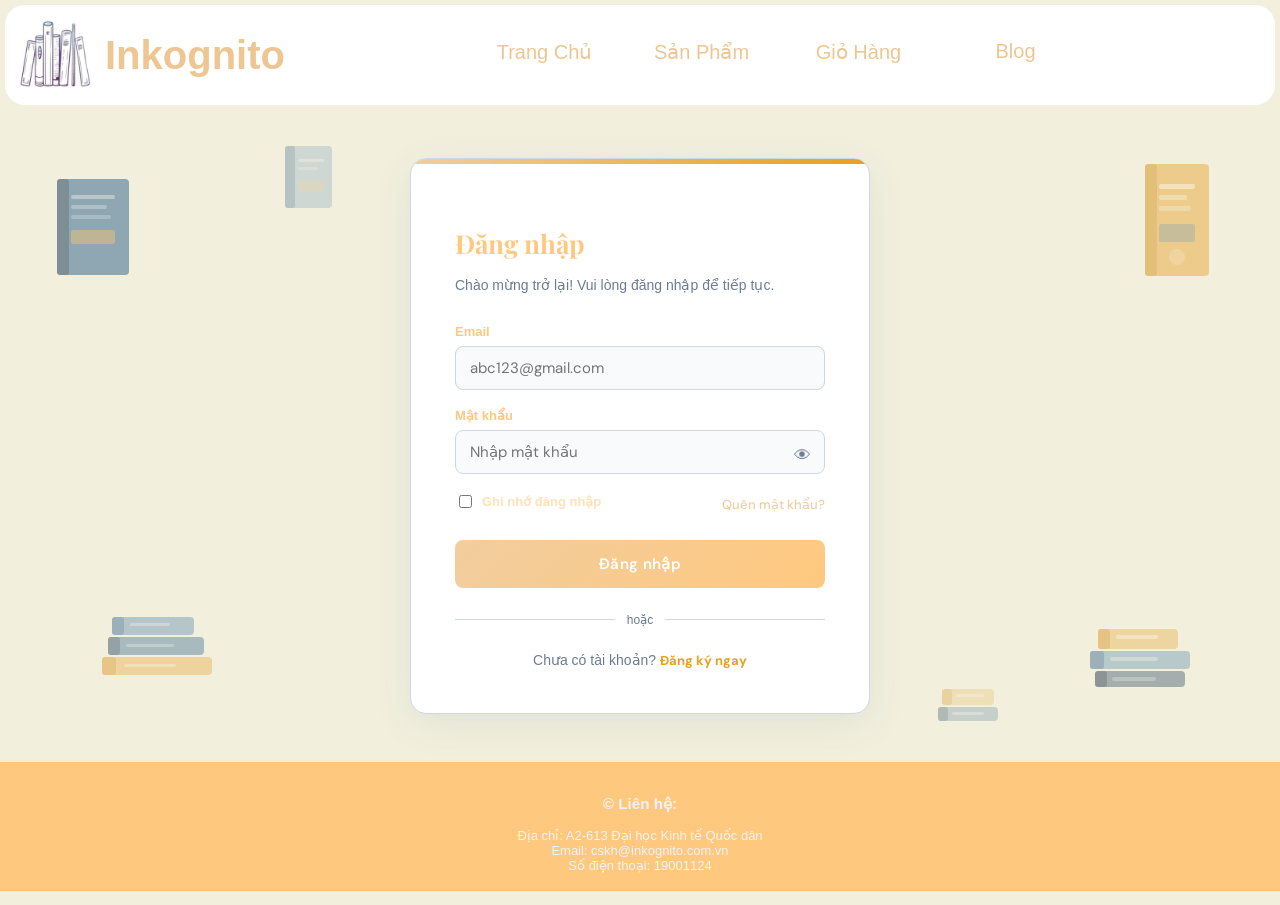
==== commit 626ea1be: "cuoi" ====
--- a/login/login.html
+++ b/login/login.html
@@ -21,7 +21,7 @@
               <h1>Inkognito</h1>
        </div>
        <nav id="nav-header">
-              <a href="../Home/home.html"><p>Trang Chủ</p></a>
+              <a href="../index.html"><p>Trang Chủ</p></a>
               <a href="../Sanpham/sanpham.html"><p>Sản Phẩm</p></a>
               <a href="../Giohang/index.html"><p>Giỏ Hàng</p></a>
               <a href="#"><p>Blog</p></a>
--- a/style/style.css
+++ b/style/style.css
@@ -1,12 +1,9 @@
 body{
-
        margin: 0;
        font-family: 'Segoe UI', Tahoma, Geneva, Verdana, sans-serif;
        background-color: rgb(242, 239, 221);
        font-size: 16px;
        min-height: 100vh;
-       display: flex;
-       flex-direction: column;
 }
 
 header{
@@ -20,7 +17,7 @@
        border-radius: 20px ;
        flex-wrap: wrap;
        position: sticky;
-       z-index: 1000;
+       z-index: 500;
 }
 #icon-header{
        color: #eec691;
